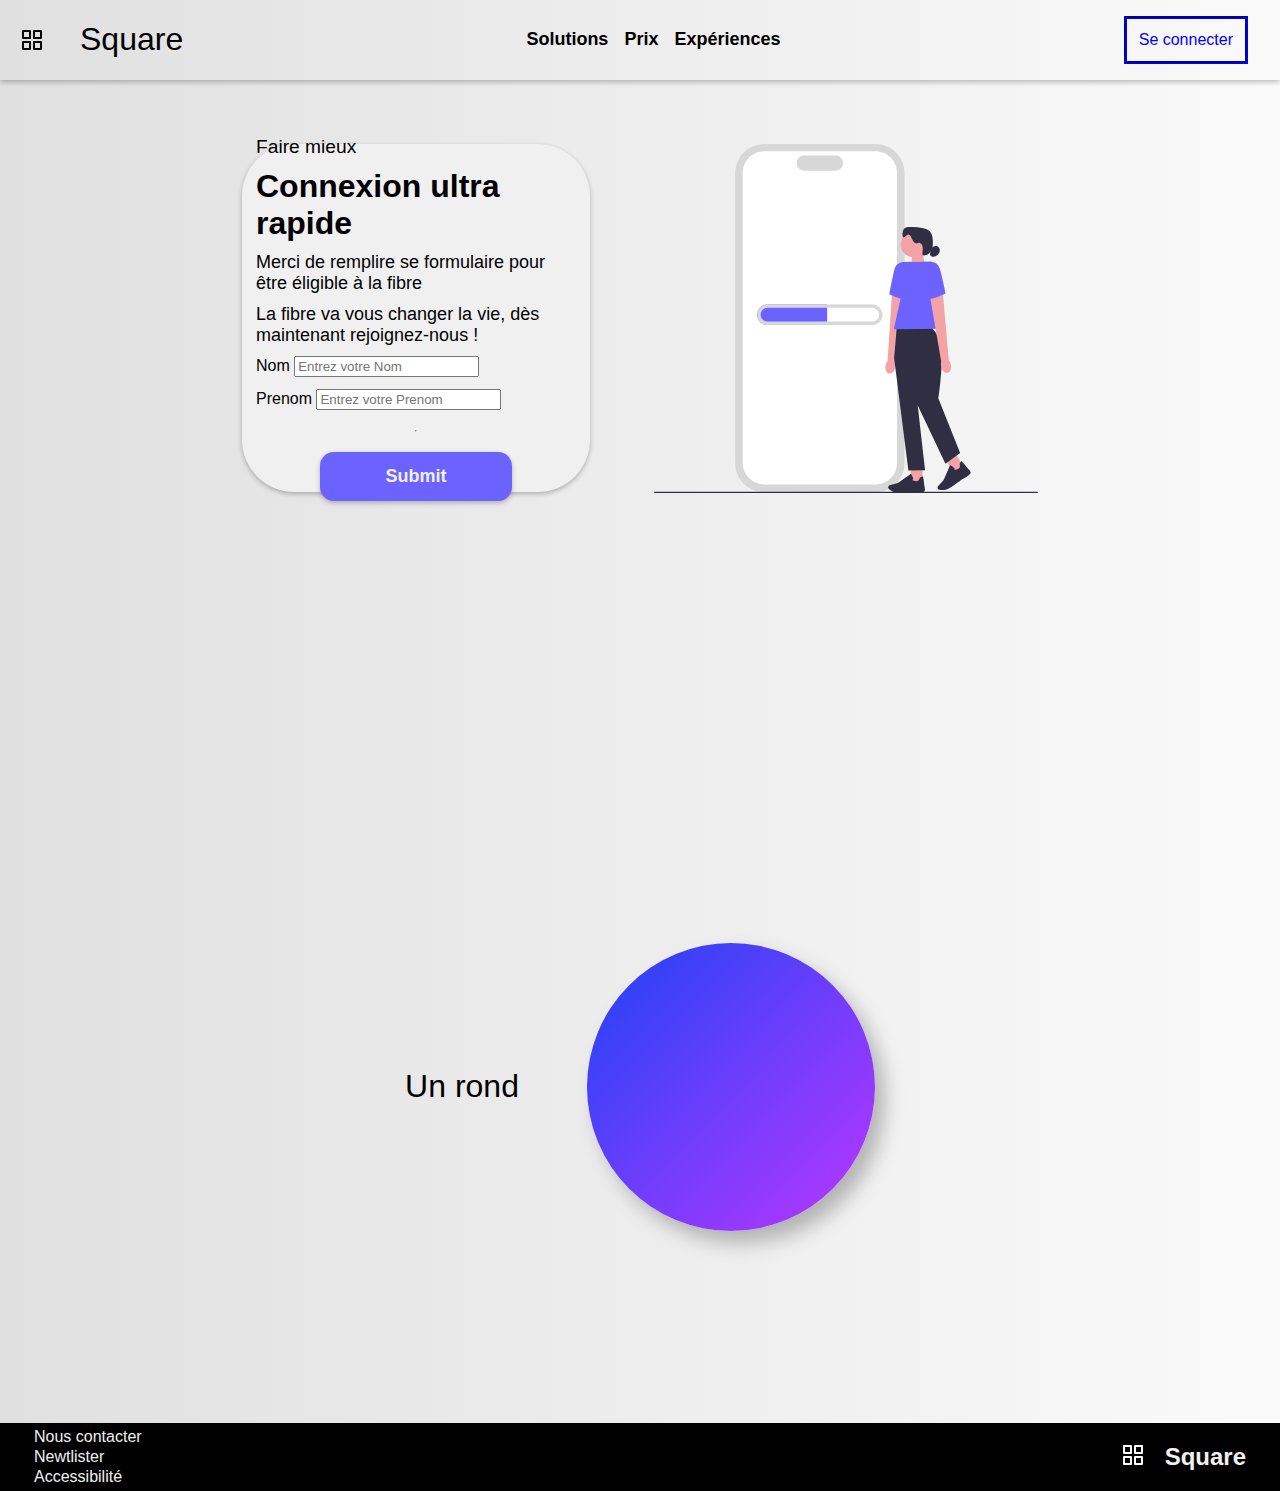
==== index.html @ 656e1ee8 "update 1" ====
<!DOCTYPE html>
<html lang="fr">

<head>
    <meta charset="UTF-8">
    <meta name="viewport" content="width=device-width, initial-scale=1.0">
    <title>Site de Forme</title>
    <link rel="stylesheet" href="styles/style.css">
</head>

<body>
    <header>
        <svg class="logo" xmlns="http://www.w3.org/2000/svg" width="24" height="24" viewBox="0 0 24 24" fill="none"
            stroke="#000000" stroke-width="2" stroke-linecap="round" stroke-linejoin="round">
            <rect x="3" y="3" width="7" height="7"></rect>
            <rect x="14" y="3" width="7" height="7"></rect>
            <rect x="14" y="14" width="7" height="7"></rect>
            <rect x="3" y="14" width="7" height="7"></rect>
        </svg>
        <h1>Square</h1>
        <div class="menu">Solutions</div>
        <div class="menu">Prix</div>
        <div class="menu">Expériences</div>
        <a href="https://www.youtube.com/" class="ytb" style="text-decoration:none">Se connecter</a>
    </header>
    <main class="principal">
        <div class="formulaire">
            <div class="FM">Faire mieux</div>
            <div class="CR">Connexion ultra rapide</div>
            <div class="texte">Merci de remplire se formulaire pour être éligible à la fibre</div>
            <div class="texte">La fibre va vous changer la vie, dès maintenant rejoignez-nous !</div>
            <form class="test">
                <div><label>Nom <input type="text" name="nom" required placeholder="Entrez votre Nom"></label></div>
                <div><label>Prenom <input type="text" name="prenom" required placeholder="Entrez votre Prenom"></label>
                </div>
                <hr>
                <input type="submit" name="envoyer" class="ok">
            </form>
        </div>
        <img class="conn"
            src="images/undraw_undraw_undraw_undraw_undraw_undraw_completion_iqwr_-1-_i0cm_-1-_dai9_-1-_79hl_-1-_mo5e_-1-_6d0e.svg"
            alt="connection">
    </main>
    <main class="figure">
        <div class="titree">Un rond</div>
        <div class="rond"></div>
    </main>
    <main>
        <div class="bas_head">
            <div class="infoo">
                <div class="1">Nous contacter</div>
                <div class="2">Newtlister</div>
                <div class="3">Accessibilité</div>
            </div>
            <div class="logo2">
                <div><svg class="logo" xmlns="http://www.w3.org/2000/svg" width="24" height="24" viewBox="0 0 24 24"
                        fill="none" stroke="#FFF" stroke-width="2" stroke-linecap="round" stroke-linejoin="round">
                        <rect x="3" y="3" width="7" height="7"></rect>
                        <rect x="14" y="3" width="7" height="7"></rect>
                        <rect x="14" y="14" width="7" height="7"></rect>
                        <rect x="3" y="14" width="7" height="7"></rect>
                    </svg></div>
                <h2>Square</h2>
            </div>
        </div>
    </main>


</body>

</html>
---- styles/style.css ----
body {
    margin: 0;
    font-family: Arial, Helvetica, sans-serif;
    background: rgb(224, 224, 224);
    background: linear-gradient(90deg, rgba(224, 224, 224, 1) 0%, rgba(250, 250, 250, 1) 100%);
}

/********************/
/* En-tête */
/********************/

header {
    display: flex;
    align-items: center;
    gap: 16px;
    box-shadow: 0 2px 5px rgba(0, 0, 0, .26)
}

.logo {
    width: 5vw;
}

h1 {
    font-weight: 15;
    margin-right: auto;
}

.menu {
    font-weight: bold;
    font-size: large;
}

.ytb {
    margin-left: auto;
    margin-right: 32px;
    border-style: groove;
    border-color: blue;
    padding: 12px;
    font-size: medium;
    color: blue;
}

/********************/
/* Page d'acceuil */
/********************/

.principal {
    display: flex;
    align-items: center;
    justify-content: center;
    margin-top: 64px;
    gap: 64px;
}

.formulaire {
    background-color: #f0f0f0;
    width: 25vw;
    display: flex;
    flex-direction: column;
    justify-content: center;
    gap: 10px;
    padding: 14px;
    height: 25vw;
    border-radius: 15%;
    box-shadow: 0px 2px 5px rgba(0, 0, 0, .26);
}

.test {
    display: flex;
    flex-direction: column;
    gap: 12px;
}

.FM {
    font-size: larger;
    font-weight: 500;
}

.CR {
    font-size: xx-large;
    font-weight: bold;
}

.texte {
    font-size: large;
}

.conn {
    width: 30vw;
}

.ok {
    border: none;
    padding: 14px;
    box-shadow: 0 2px 5px rgba(0, 0, 0, .26);
    border-radius: 14px;
    margin-left: 64px;
    margin-right: 64px;
    background-color: #6C63FF;
    font-weight: bold;
    font-size: large;
    color: #f0f0f0;
}

.figure {
    display: flex;
    align-items: center;
    gap: 68px;
    justify-content: center;
    margin-top: 50vb;
}

.rond {
    background: rgb(31, 67, 246);
    background: linear-gradient(135deg, rgba(31, 67, 246, 1) 0%, rgba(186, 55, 255, 1) 100%);
    padding: 144px;
    border-radius: 50%;
    box-shadow: 10px 12px 20px rgba(0, 0, 0, .26);
}

.titree {
    font-weight: 500;
    font-size: xx-large;
}

.bas_head {
    background-color: black;
    color: #f0f0f0;
    display: flex;
    align-items: center;
    margin-top: 15vw;
}

.infoo {
    display: flex;
    gap: 2px;
    flex-direction: column;
    margin-right: auto;
    margin-left: 34px;
}

.logo2 {
    display: flex;
    align-items: center;
    margin-right: 34px;
}
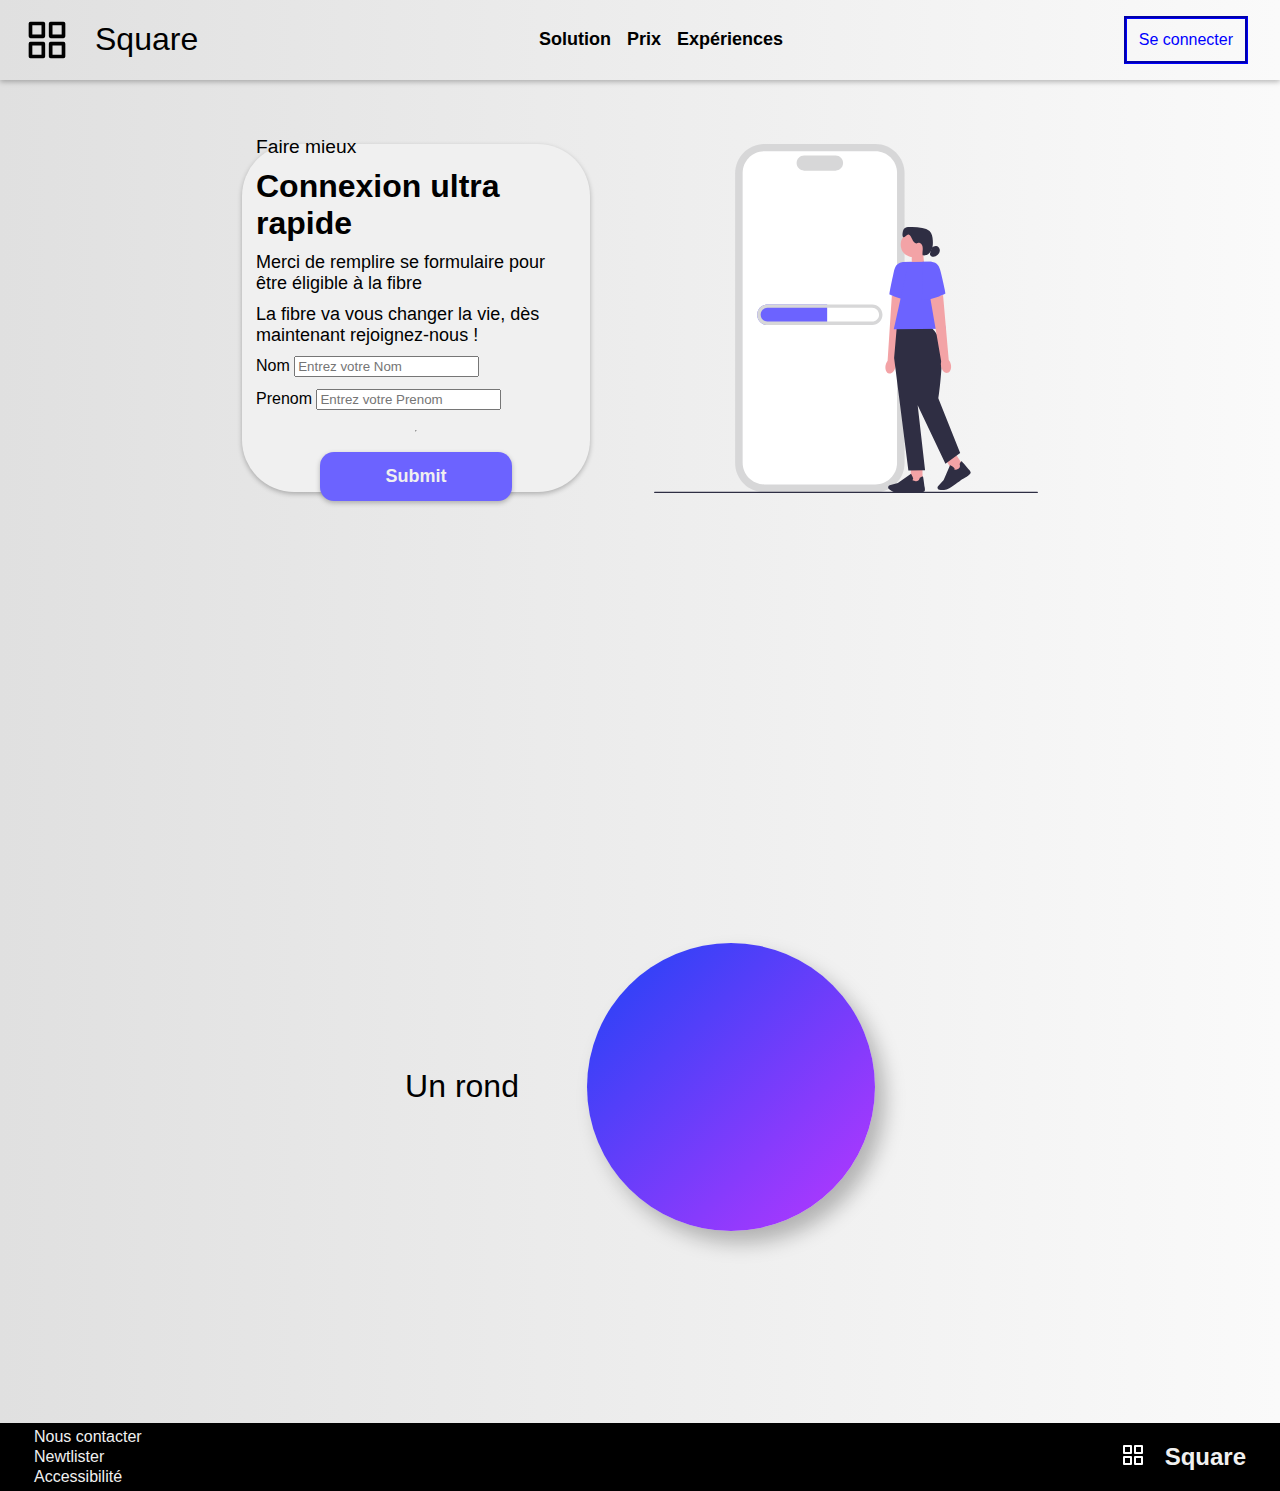
==== commit 06164a67: "page cx" ====
--- a/index.html
+++ b/index.html
@@ -10,7 +10,7 @@
 
 <body>
     <header>
-        <svg class="logo" xmlns="http://www.w3.org/2000/svg" width="24" height="24" viewBox="0 0 24 24" fill="none"
+        <svg class="logo" xmlns="http://www.w3.org/2000/svg" width="44" height="44" viewBox="0 0 24 24" fill="none"
             stroke="#000000" stroke-width="2" stroke-linecap="round" stroke-linejoin="round">
             <rect x="3" y="3" width="7" height="7"></rect>
             <rect x="14" y="3" width="7" height="7"></rect>
@@ -18,10 +18,10 @@
             <rect x="3" y="14" width="7" height="7"></rect>
         </svg>
         <h1>Square</h1>
-        <div class="menu">Solutions</div>
-        <div class="menu">Prix</div>
-        <div class="menu">Expériences</div>
-        <a href="https://www.youtube.com/" class="ytb" style="text-decoration:none">Se connecter</a>
+        <a href="" class="menu" style="text-decoration: none;">Solution</a>
+        <a href="" class="menu" style="text-decoration: none;">Prix</a>
+        <a href="#okk" class="menu" style="text-decoration: none;">Expériences</a>
+        <a href="/pages/connexion.html" class="ytb" style="text-decoration:none">Se connecter</a>
     </header>
     <main class="principal">
         <div class="formulaire">
@@ -43,7 +43,7 @@
     </main>
     <main class="figure">
         <div class="titree">Un rond</div>
-        <div class="rond"></div>
+        <div class="rond" id="okk"></div>
     </main>
     <main>
         <div class="bas_head">
--- a/styles/style.css
+++ b/styles/style.css
@@ -3,6 +3,10 @@
     font-family: Arial, Helvetica, sans-serif;
     background: rgb(224, 224, 224);
     background: linear-gradient(90deg, rgba(224, 224, 224, 1) 0%, rgba(250, 250, 250, 1) 100%);
+}
+
+html {
+    scroll-behavior: smooth;
 }
 
 /********************/
@@ -18,6 +22,7 @@
 
 .logo {
     width: 5vw;
+    margin-left: 15px;
 }
 
 h1 {
@@ -28,6 +33,8 @@
 .menu {
     font-weight: bold;
     font-size: large;
+    color: black;
+    cursor: pointer;
 }
 
 .ytb {
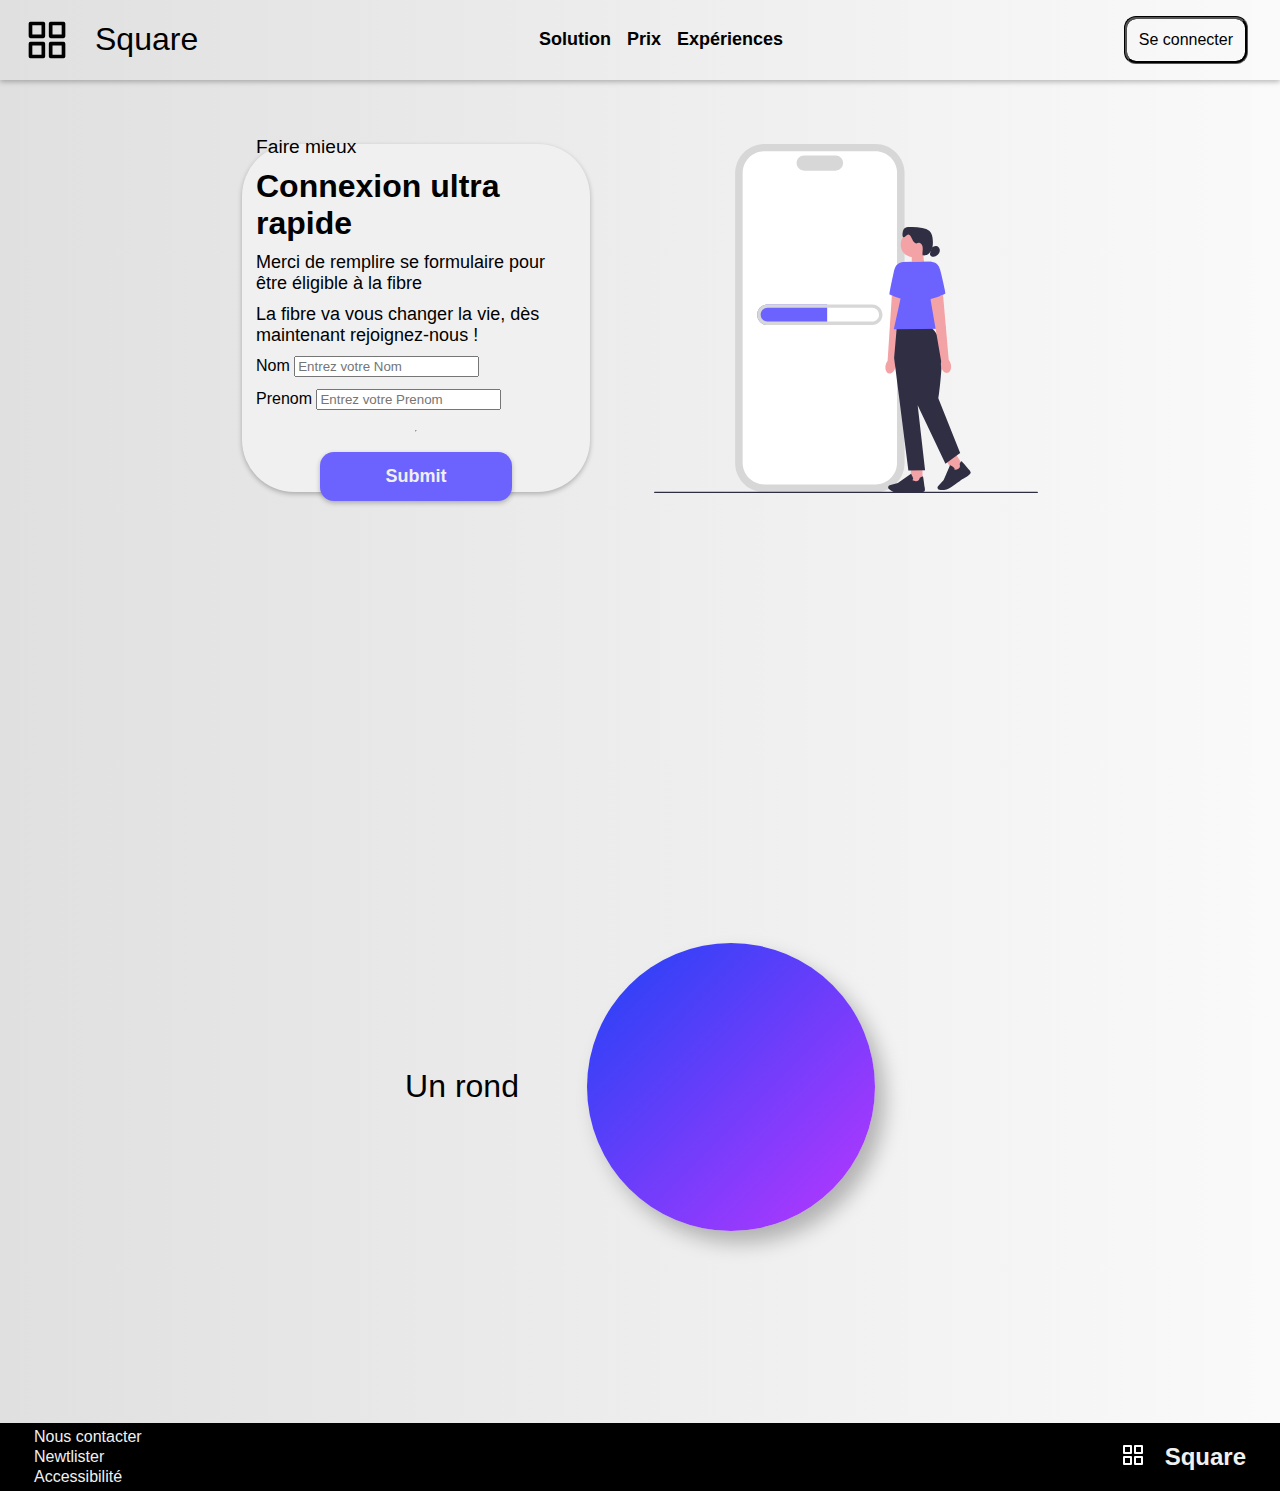
==== commit cdab57e0: "update 2" ====
--- a/index.html
+++ b/index.html
@@ -17,7 +17,7 @@
             <rect x="14" y="14" width="7" height="7"></rect>
             <rect x="3" y="14" width="7" height="7"></rect>
         </svg>
-        <h1>Square</h1>
+        <a href="/index.html" style="text-decoration: none;" class="acc"><h1>Square</h1></a>
         <a href="" class="menu" style="text-decoration: none;">Solution</a>
         <a href="" class="menu" style="text-decoration: none;">Prix</a>
         <a href="#okk" class="menu" style="text-decoration: none;">Expériences</a>
--- a/styles/style.css
+++ b/styles/style.css
@@ -28,6 +28,11 @@
 h1 {
     font-weight: 15;
     margin-right: auto;
+    color: black;
+}
+
+.acc{
+    margin-right: auto;
 }
 
 .menu {
@@ -41,10 +46,17 @@
     margin-left: auto;
     margin-right: 32px;
     border-style: groove;
-    border-color: blue;
+    border-color: black;
     padding: 12px;
     font-size: medium;
-    color: blue;
+    color: black;
+    cursor: pointer;
+    border-radius: 12px;
+}
+
+.ytb:hover{
+    background-color: black;
+    color: #f0f0f0;
 }
 
 /********************/
